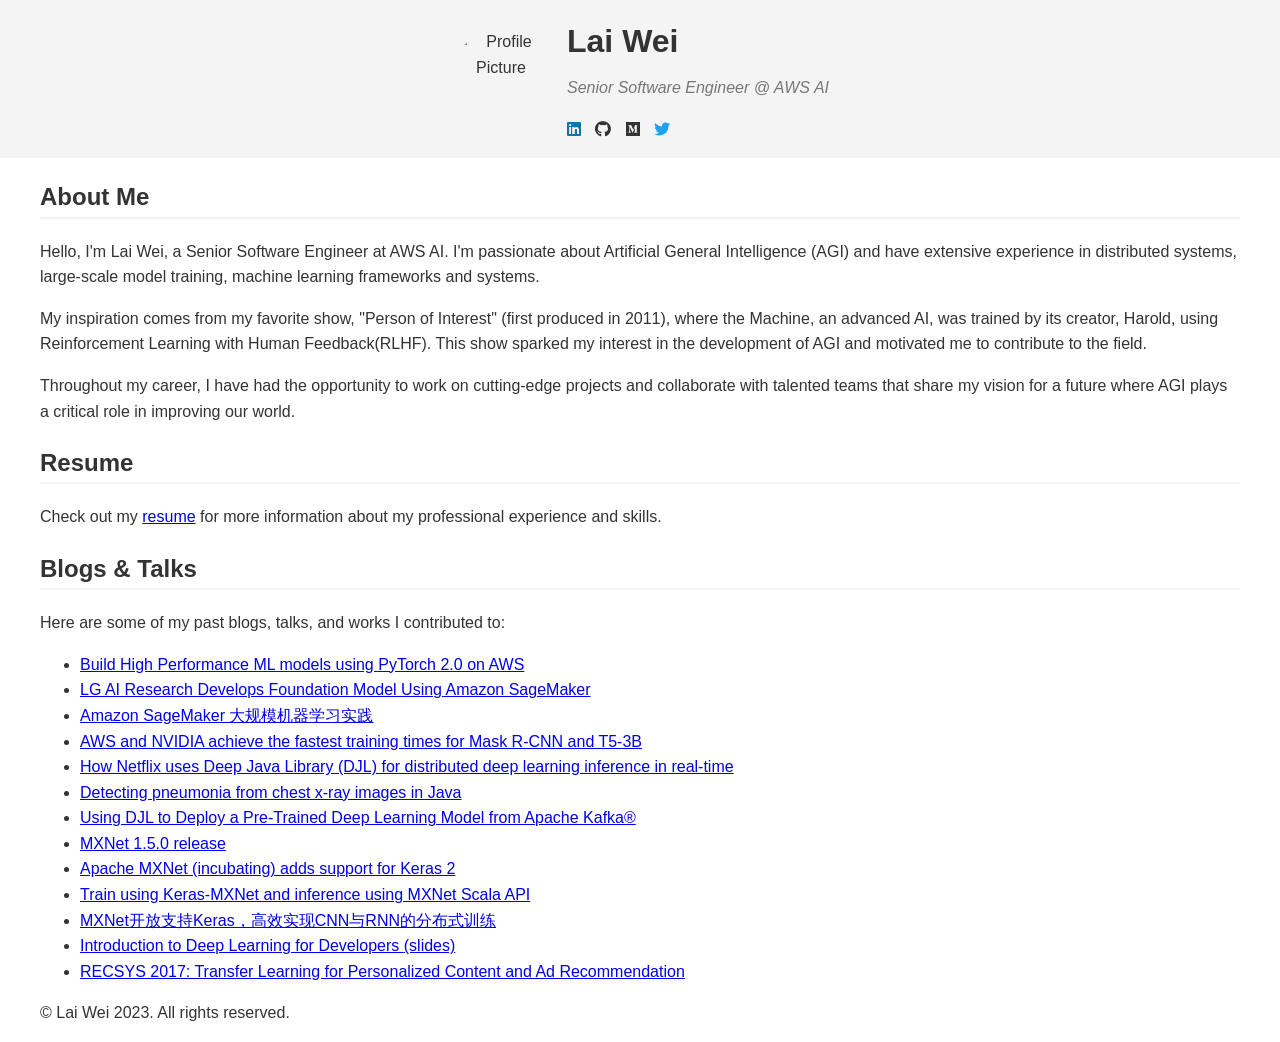
==== index.html @ 87d4a07a "add analytics" ====
<!DOCTYPE html>
<html lang="en">

<head>
  <!-- Google tag (gtag.js) -->
<script async src="https://www.googletagmanager.com/gtag/js?id=G-S4NJ1VM9CQ"></script>
<script>
  window.dataLayer = window.dataLayer || [];
  function gtag(){dataLayer.push(arguments);}
  gtag('js', new Date());

  gtag('config', 'G-S4NJ1VM9CQ');
</script>
  <meta charset="UTF-8">
  <meta name="viewport" content="width=device-width, initial-scale=1.0">
  <title>Lai Wei- Personal Website</title>
  <link rel="stylesheet" href="css/style.css">
  <link rel="stylesheet" href="https://cdnjs.cloudflare.com/ajax/libs/font-awesome/5.15.3/css/all.min.css" crossorigin="anonymous" />
</head>

<body>
  <header>
    <div class="header-content container">
      <img class="profile-picture" src="https://github.com/roywei.png" alt="Profile Picture">
      <div class="header-text">
        <h1>Lai Wei</h1>
        <p>Senior Software Engineer @ AWS AI</p>
        <div class="social-media-icons">
          <a href="https://www.linkedin.com/in/lai-wei-roy/" target="_blank"><i class="fab fa-linkedin"></i></a>
          <a href="https://github.com/roywei" target="_blank"><i class="fab fa-github"></i></a>
          <a href="https://medium.com/@royweilai" target="_blank"><i class="fab fa-medium"></i></a>
          <a href="https://twitter.com/roywei" target="_blank"><i class="fab fa-twitter"></i></a>
        </div>
      </div>
    </div>
  </header>
  <main class="container">
    <section id="introduction">
      <h2>About Me</h2>
      <p>
        Hello, I'm Lai Wei, a Senior Software Engineer at AWS AI. I'm passionate about Artificial General Intelligence
        (AGI) and have extensive experience in distributed systems, large-scale model training, machine learning
        frameworks and systems.
      </p>
      <p>
        My inspiration comes from my favorite show, "Person of Interest" (first produced in 2011), where the Machine, an
        advanced AI, was trained by its creator, Harold, using Reinforcement Learning with Human Feedback(RLHF). This
        show sparked my interest in the development of AGI and motivated me to contribute to the field.
      </p>
      <p>
        Throughout my career, I have had the opportunity to work on cutting-edge projects and collaborate with talented
        teams that share my vision for a future where AGI plays a critical role in improving our world.
      </p>
    </section>
    <section id="resume">
      <h2>Resume</h2>
      <p>Check out my <a href="assets/Lai_Wei_Resume.pdf" target="_blank">resume</a> for more information about my
        professional experience and skills.</p>
    </section>
    <section id="blog-talks">
      <h2>Blogs & Talks</h2>
      <p>Here are some of my past blogs, talks, and works I contributed to:</p>
      <ul>
        <li><a href="https://aws.amazon.com/blogs/machine-learning/part-1-build-high-performance-ml-models-using-pytorch-2-0-on-aws/" target="_blank">
          Build High Performance ML models using PyTorch 2.0 on AWS
        </a></li>
        <li><a href="https://aws.amazon.com/solutions/case-studies/lg-ai-research-case-study/" target="_blank">LG AI
            Research Develops Foundation Model Using Amazon SageMaker</a></li>
        <li><a href="https://aws.amazon.com/cn/events/aws-innovate/2022/aiml/" target="_blank">Amazon SageMaker
            大规模机器学习实践</a></li>
        <li><a
            href="https://aws.amazon.com/blogs/machine-learning/aws-and-nvidia-achieve-the-fastest-training-times-for-mask-r-cnn-and-t5-3b/"
            target="_blank">AWS and NVIDIA achieve the fastest training times for Mask R-CNN and T5-3B</a></li>
        <li><a
            href="https://aws.amazon.com/blogs/opensource/how-netflix-uses-deep-java-library-djl-for-distributed-deep-learning-inference-in-real-time/"
            target="_blank">How Netflix uses Deep Java Library (DJL) for distributed deep learning inference in
            real-time</a></li>
        <li><a href="https://towardsdatascience.com/detecting-pneumonia-from-chest-x-ray-images-e02bcf705dd6"
            target="_blank">Detecting pneumonia from chest x-ray images in Java</a></li>
        <li><a href="https://www.meetup.com/saint-louis-kafka-meetup-group/events/276466753/" target="_blank">Using DJL
            to Deploy a Pre-Trained Deep Learning Model from Apache Kafka®</a></li>
        <li><a href="https://medium.com/apache-mxnet/apache-mxnet-1-5-0-release-is-now-available-4138f5233401"
            target="_blank">MXNet 1.5.0 release</a></li>
        <li><a href="https://aws.amazon.com/cn/blogs/machine-learning/apache-mxnet-incubating-adds-support-for-keras-2/"
            target="_blank">Apache MXNet (incubating) adds support for Keras 2</a></li>
        <li><a
            href="https://medium.com/apache-mxnet/train-using-keras-mxnet-and-inference-using-mxnet-scala-api-49476a16a46a"
            target="_blank">Train using Keras-MXNet and inference using MXNet Scala API</a></li>
        <li><a href="https://zhuanlan.zhihu.com/p/37269063" target="_blank">MXNet开放支持Keras，高效实现CNN与RNN的分布式训练</a></li>
        <li><a href="https://www.meetup.com/deep-learning-with-apache-mxnet-san-francisco/events/258174989/"
            target="_blank">Introduction to Deep Learning for Developers </a><a
            href="https://www.slideshare.net/secret/L2BloV3mddswYI" target="_blank"> (slides) </a></li>
        <li><a href="https://recsys.acm.org/recsys17/industry-session-3/#content-tab-1-2-tab">RECSYS 2017: Transfer
            Learning for Personalized Content and Ad Recommendation</a></li>
      </ul>
    </section>
  </main>
  <footer>
    <div class="container">
      <p>© Lai Wei 2023. All rights reserved.</p>
    </div>
  </footer>
</body>

</html>
---- css/style.css ----
body {
  font-family: Arial, sans-serif;
  line-height: 1.6;
  color: #333;
  margin: 0;
  padding: 0;
}

header {
  background-color: #f4f4f4;
  padding: 1rem;
  text-align: center;
}

.header-content {
  display: flex;
  align-items: center;
  justify-content: center;
}

.profile-picture {
  width: 100px;
  height: 100px;
  border-radius: 50%;
  margin-right: 1rem;
}

.header-text {
  text-align: left;
}

header h1 {
  margin: 0;
}

header p {
  margin-top: 0.5rem;
  font-style: italic;
  color: #777;
}

main {
  padding: 2rem;
}

h2 {
  border-bottom: 2px solid #f4f4f4;
}

.container {
  max-width: 1200px;
  margin: 0 auto;
  padding: 0 20px;
}

.social-media-icons a {
  margin-right: 10px; /* Adds some spacing between the icons */
}

.social-media-icons .fa-linkedin {
  color: #0e76a8; /* LinkedIn Blue */
}

.social-media-icons .fa-github {
  color: #333; /* GitHub Black */
}

.social-media-icons .fa-medium {
  color: #333; /* Medium */
}

.social-media-icons .fa-twitter {
  color: #1da1f2; /* Twitter Blue */
}
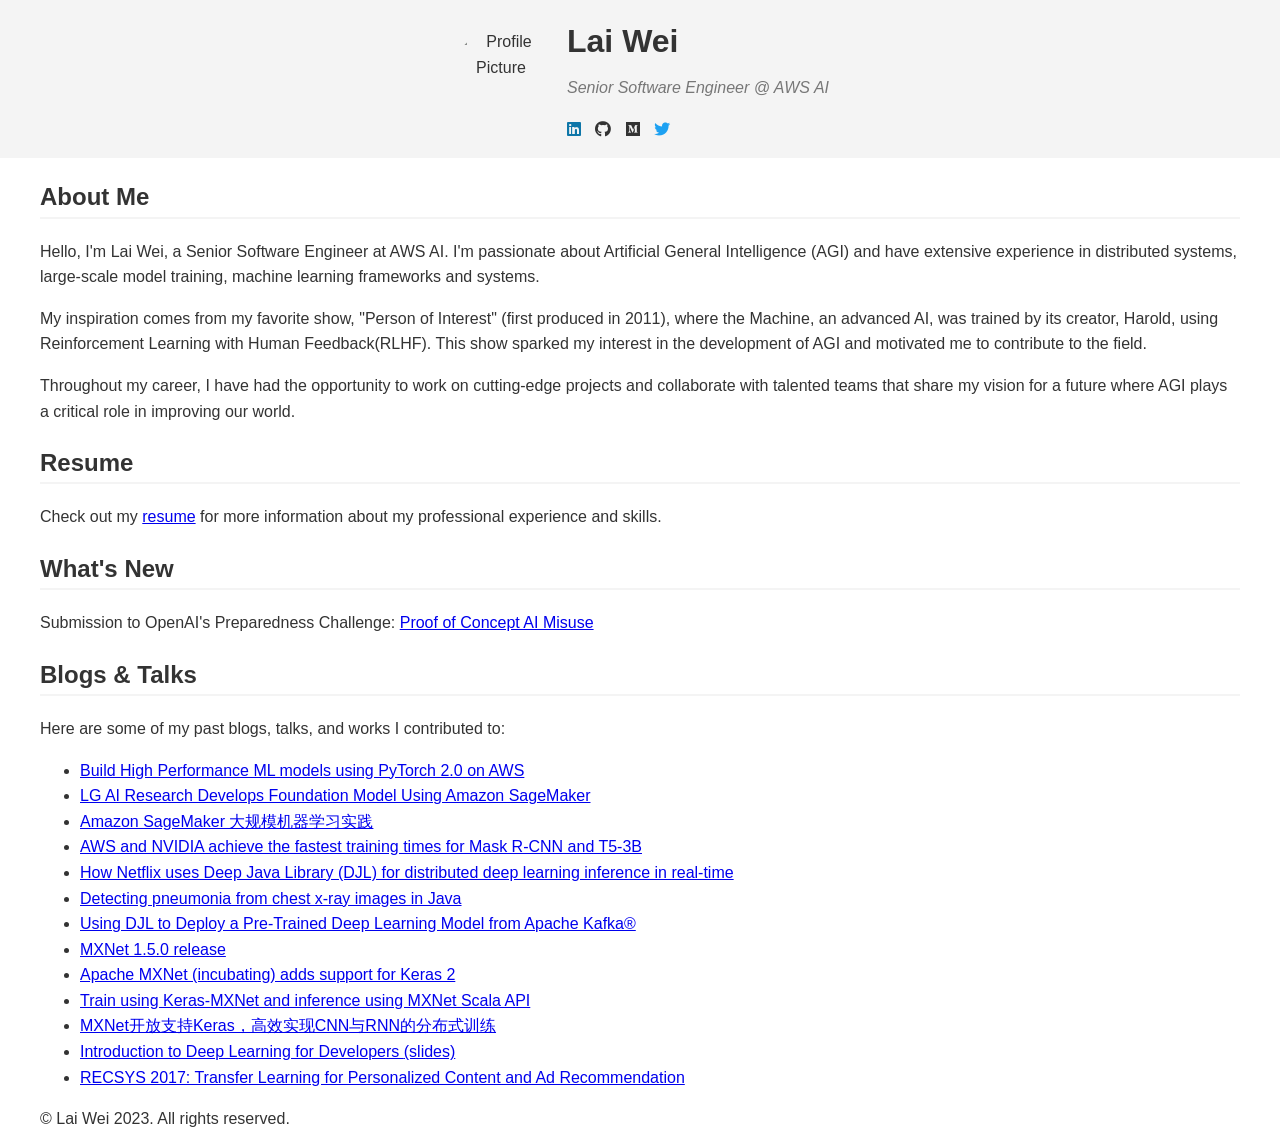
==== commit 672c13b0: "add poc misuse" ====
--- a/index.html
+++ b/index.html
@@ -57,6 +57,10 @@
       <p>Check out my <a href="assets/Lai_Wei_Resume.pdf" target="_blank">resume</a> for more information about my
         professional experience and skills.</p>
     </section>
+    <section id="what's new">
+      <h2>What's New</h2>
+      <p>Submission to OpenAI's Preparedness Challenge: <a href="assets/Proof of Concept AI Misuse.pdf" target="_blank">Proof of Concept AI Misuse</a></p>
+    </section>
     <section id="blog-talks">
       <h2>Blogs & Talks</h2>
       <p>Here are some of my past blogs, talks, and works I contributed to:</p>
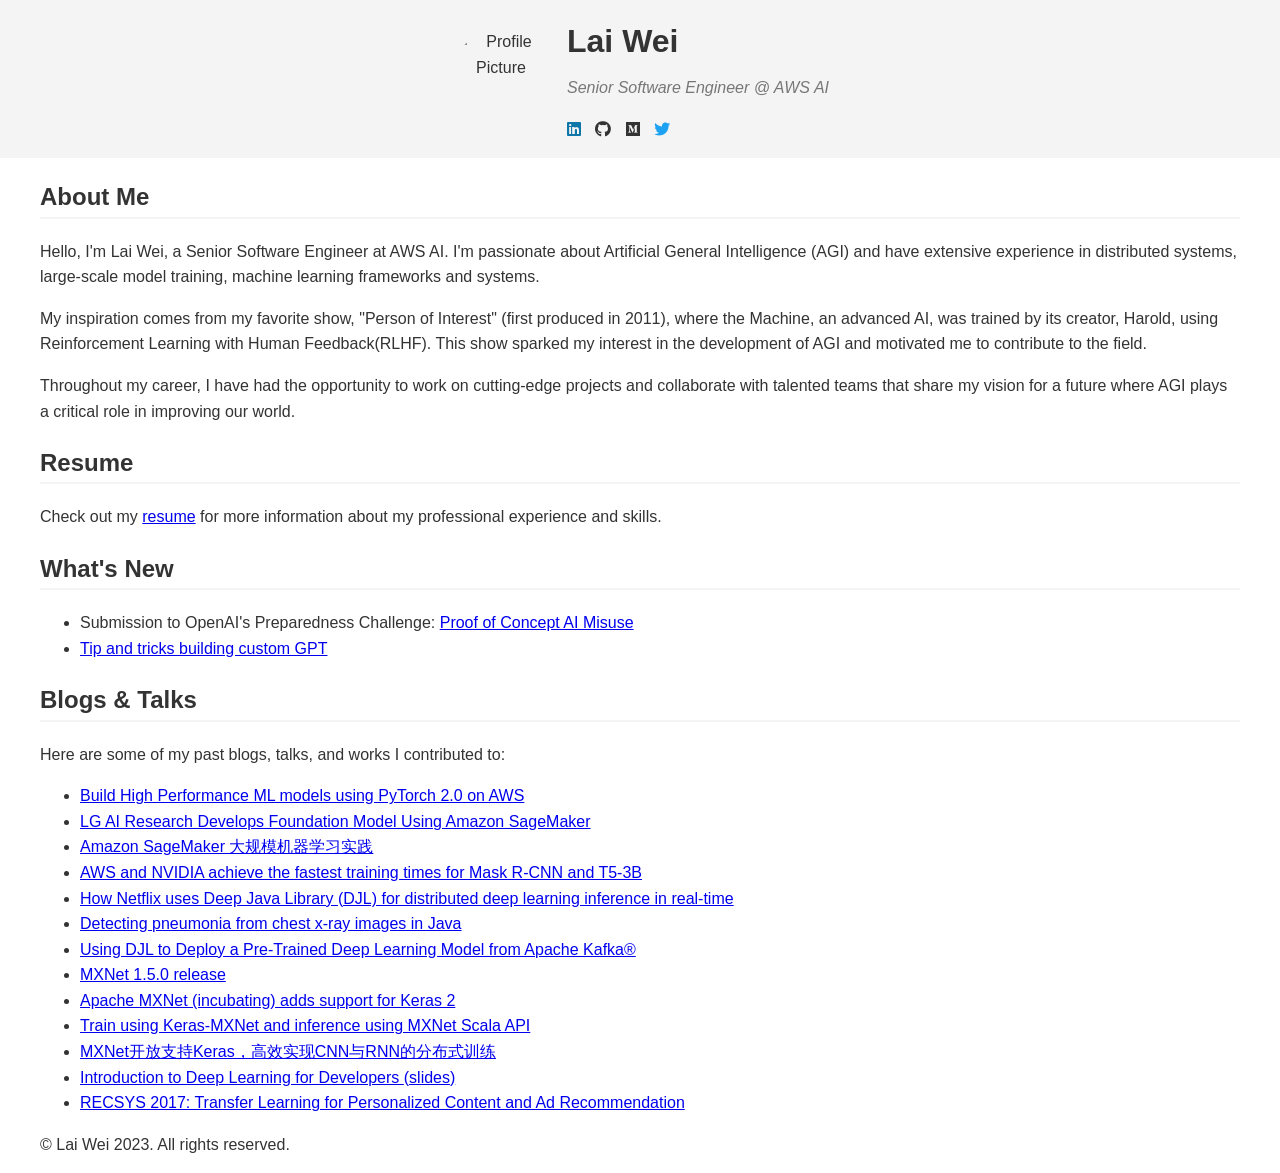
==== commit 8059c5c1: "update blog" ====
--- a/index.html
+++ b/index.html
@@ -59,7 +59,10 @@
     </section>
     <section id="what's new">
       <h2>What's New</h2>
-      <p>Submission to OpenAI's Preparedness Challenge: <a href="assets/Proof of Concept AI Misuse.pdf" target="_blank">Proof of Concept AI Misuse</a></p>
+      <ul>
+        <li>Submission to OpenAI's Preparedness Challenge: <a href="assets/Proof of Concept AI Misuse.pdf" target="_blank">Proof of Concept AI Misuse</a></li>
+        <li><a href="https://medium.com/@royweilai/tips-and-tricks-building-custom-gpts-c93b4fc1ccd3">Tip and tricks building custom GPT</a></li>
+    </ul>
     </section>
     <section id="blog-talks">
       <h2>Blogs & Talks</h2>
@@ -106,4 +109,4 @@
   </footer>
 </body>
 
-</html>+</html>
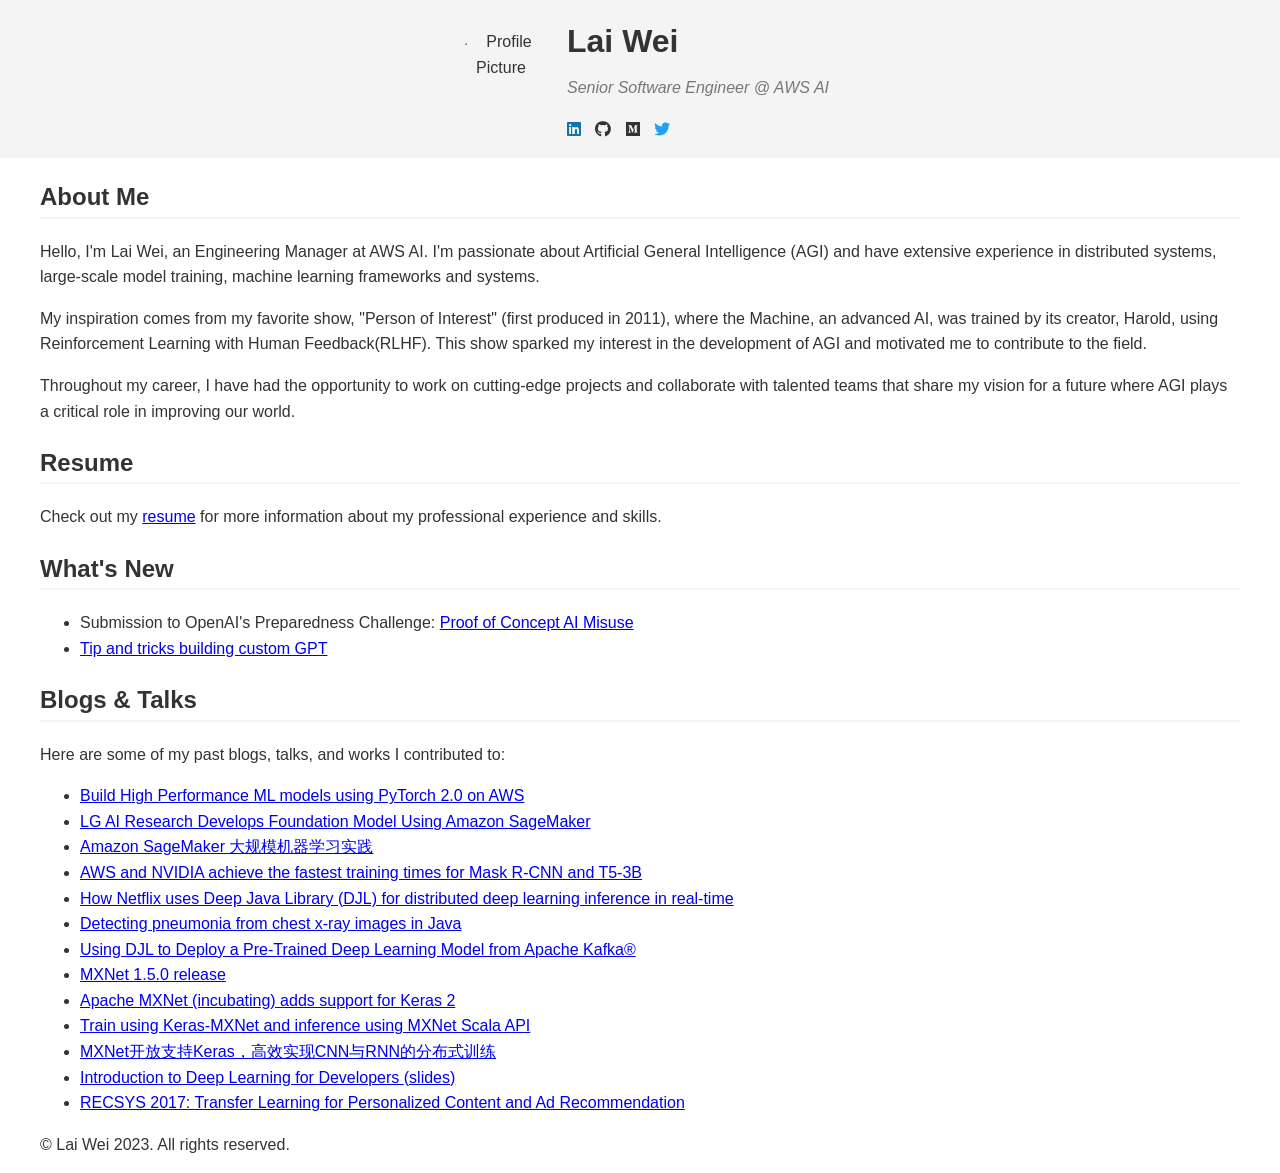
==== commit eeb2e7b2: "update title" ====
--- a/index.html
+++ b/index.html
@@ -38,7 +38,7 @@
     <section id="introduction">
       <h2>About Me</h2>
       <p>
-        Hello, I'm Lai Wei, a Senior Software Engineer at AWS AI. I'm passionate about Artificial General Intelligence
+        Hello, I'm Lai Wei, an Engineering Manager at AWS AI. I'm passionate about Artificial General Intelligence
         (AGI) and have extensive experience in distributed systems, large-scale model training, machine learning
         frameworks and systems.
       </p>
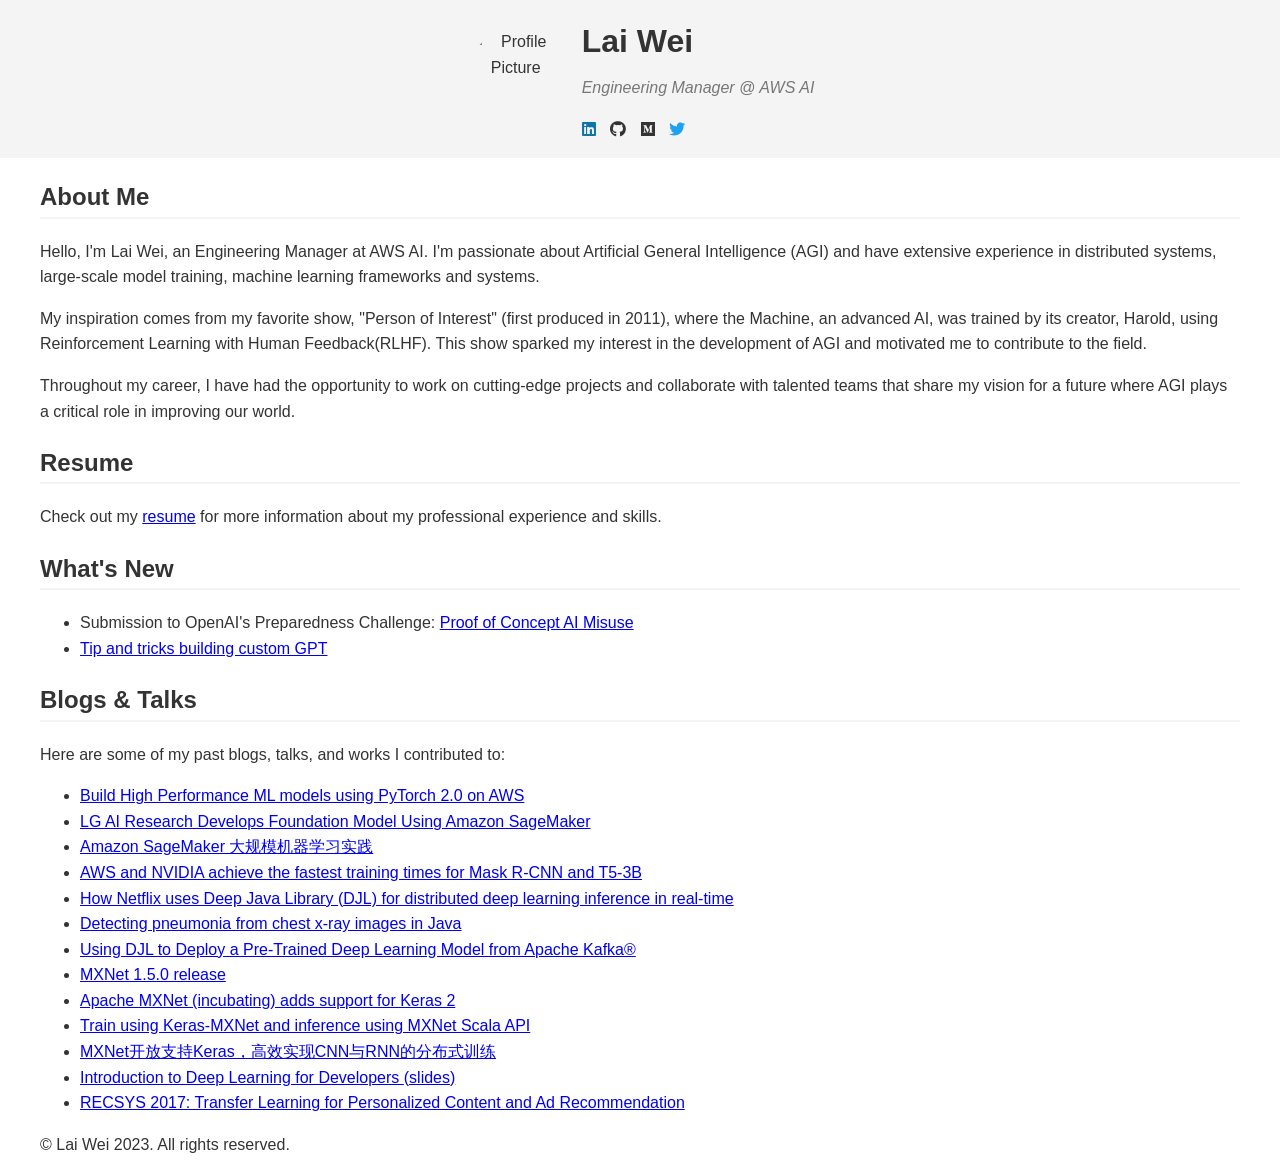
==== commit 700af9e0: "update title" ====
--- a/index.html
+++ b/index.html
@@ -24,7 +24,7 @@
       <img class="profile-picture" src="https://github.com/roywei.png" alt="Profile Picture">
       <div class="header-text">
         <h1>Lai Wei</h1>
-        <p>Senior Software Engineer @ AWS AI</p>
+        <p>Engineering Manager @ AWS AI</p>
         <div class="social-media-icons">
           <a href="https://www.linkedin.com/in/lai-wei-roy/" target="_blank"><i class="fab fa-linkedin"></i></a>
           <a href="https://github.com/roywei" target="_blank"><i class="fab fa-github"></i></a>
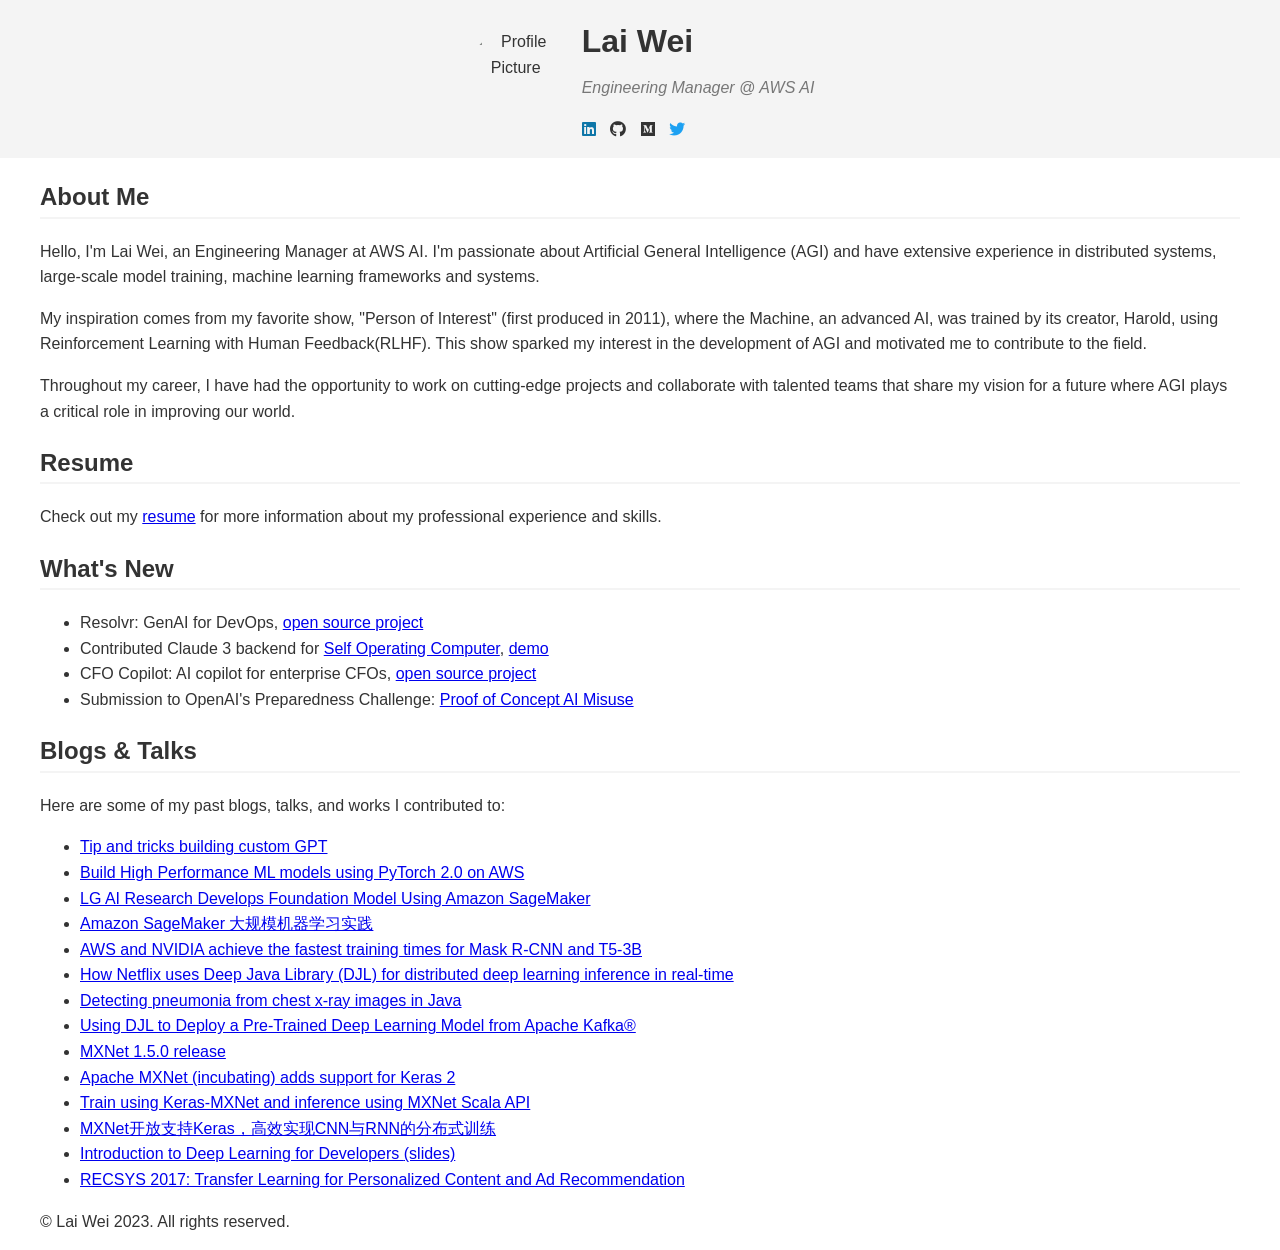
==== commit 172dece3: "add new links" ====
--- a/index.html
+++ b/index.html
@@ -60,14 +60,17 @@
     <section id="what's new">
       <h2>What's New</h2>
       <ul>
+        <li>Resolvr: GenAI for DevOps, <a href="https://github.com/roywei/resolvr">open source project</a></li>
+        <li>Contributed Claude 3 backend for <a href="https://github.com/OthersideAI/self-operating-computer">Self Operating Computer</a>, <a href="https://x.com/josh_bickett/status/1770831469809676466">demo</a></li>
+        <li>CFO Copilot: AI copilot for enterprise CFOs, <a href="https://github.com/roywei/cfo-copilot">open source project</a></li>
         <li>Submission to OpenAI's Preparedness Challenge: <a href="assets/Proof of Concept AI Misuse.pdf" target="_blank">Proof of Concept AI Misuse</a></li>
-        <li><a href="https://medium.com/@royweilai/tips-and-tricks-building-custom-gpts-c93b4fc1ccd3">Tip and tricks building custom GPT</a></li>
     </ul>
     </section>
     <section id="blog-talks">
       <h2>Blogs & Talks</h2>
       <p>Here are some of my past blogs, talks, and works I contributed to:</p>
       <ul>
+        <li><a href="https://medium.com/@royweilai/tips-and-tricks-building-custom-gpts-c93b4fc1ccd3">Tip and tricks building custom GPT</a></li>
         <li><a href="https://aws.amazon.com/blogs/machine-learning/part-1-build-high-performance-ml-models-using-pytorch-2-0-on-aws/" target="_blank">
           Build High Performance ML models using PyTorch 2.0 on AWS
         </a></li>
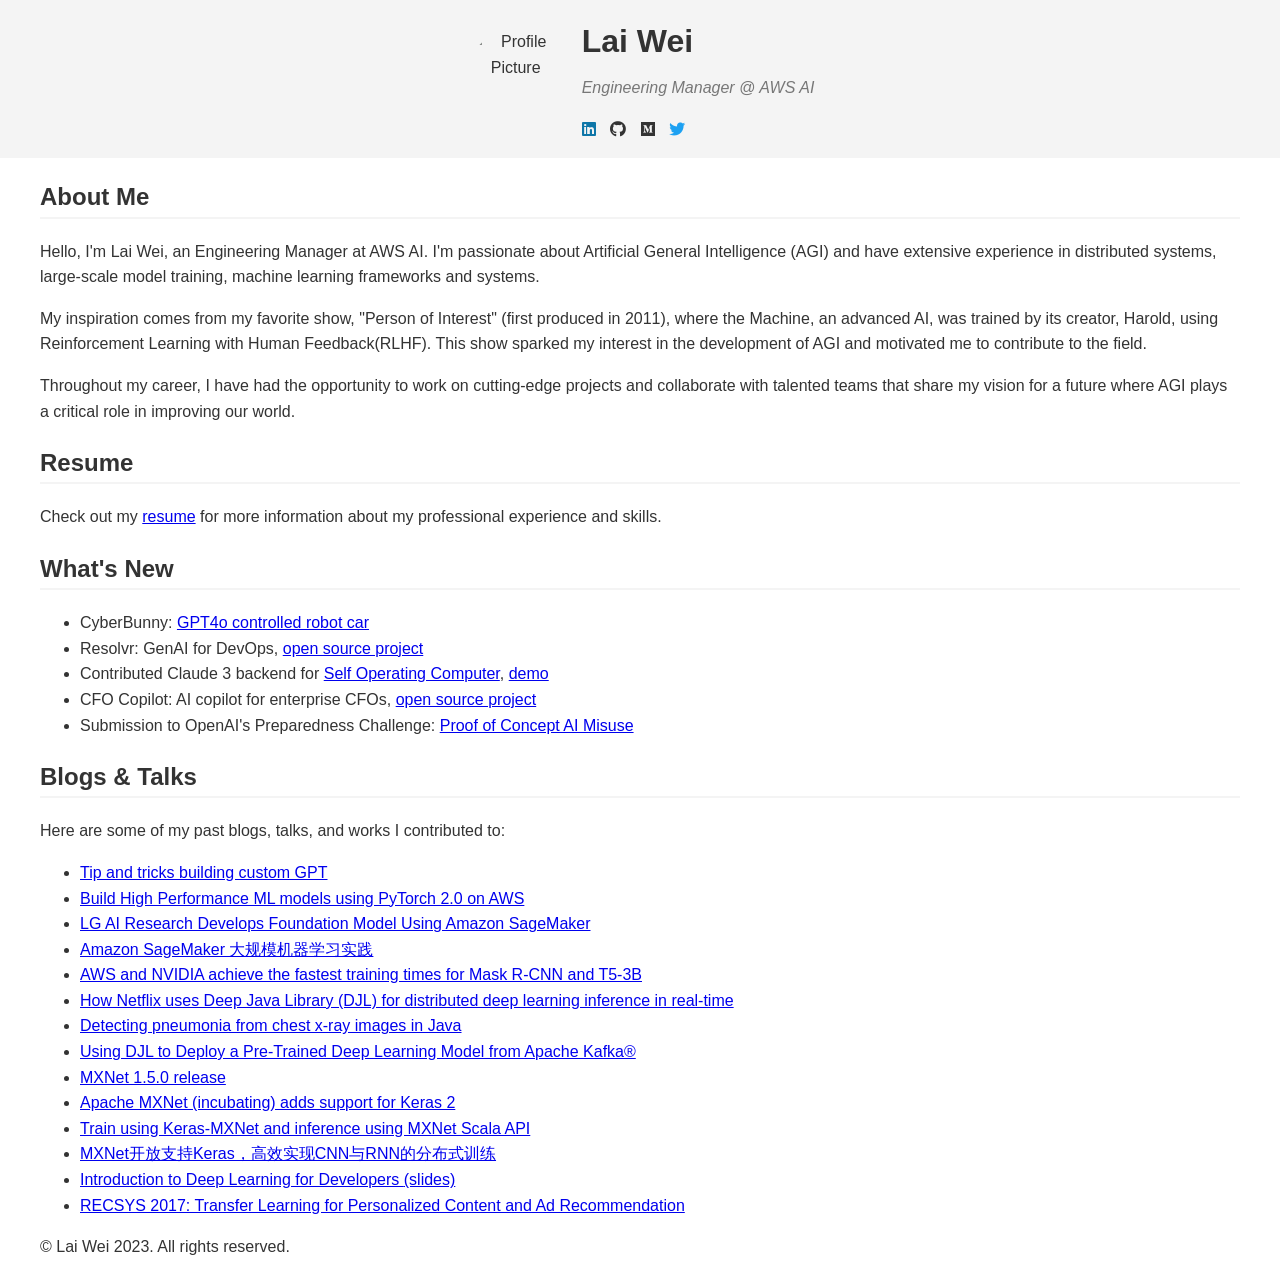
==== commit 79636e77: "add cyber bunny" ====
--- a/index.html
+++ b/index.html
@@ -60,6 +60,7 @@
     <section id="what's new">
       <h2>What's New</h2>
       <ul>
+        <li>CyberBunny: <a href="https://github.com/roywei/cyber-bunny">GPT4o controlled robot car</a></li>
         <li>Resolvr: GenAI for DevOps, <a href="https://github.com/roywei/resolvr">open source project</a></li>
         <li>Contributed Claude 3 backend for <a href="https://github.com/OthersideAI/self-operating-computer">Self Operating Computer</a>, <a href="https://x.com/josh_bickett/status/1770831469809676466">demo</a></li>
         <li>CFO Copilot: AI copilot for enterprise CFOs, <a href="https://github.com/roywei/cfo-copilot">open source project</a></li>
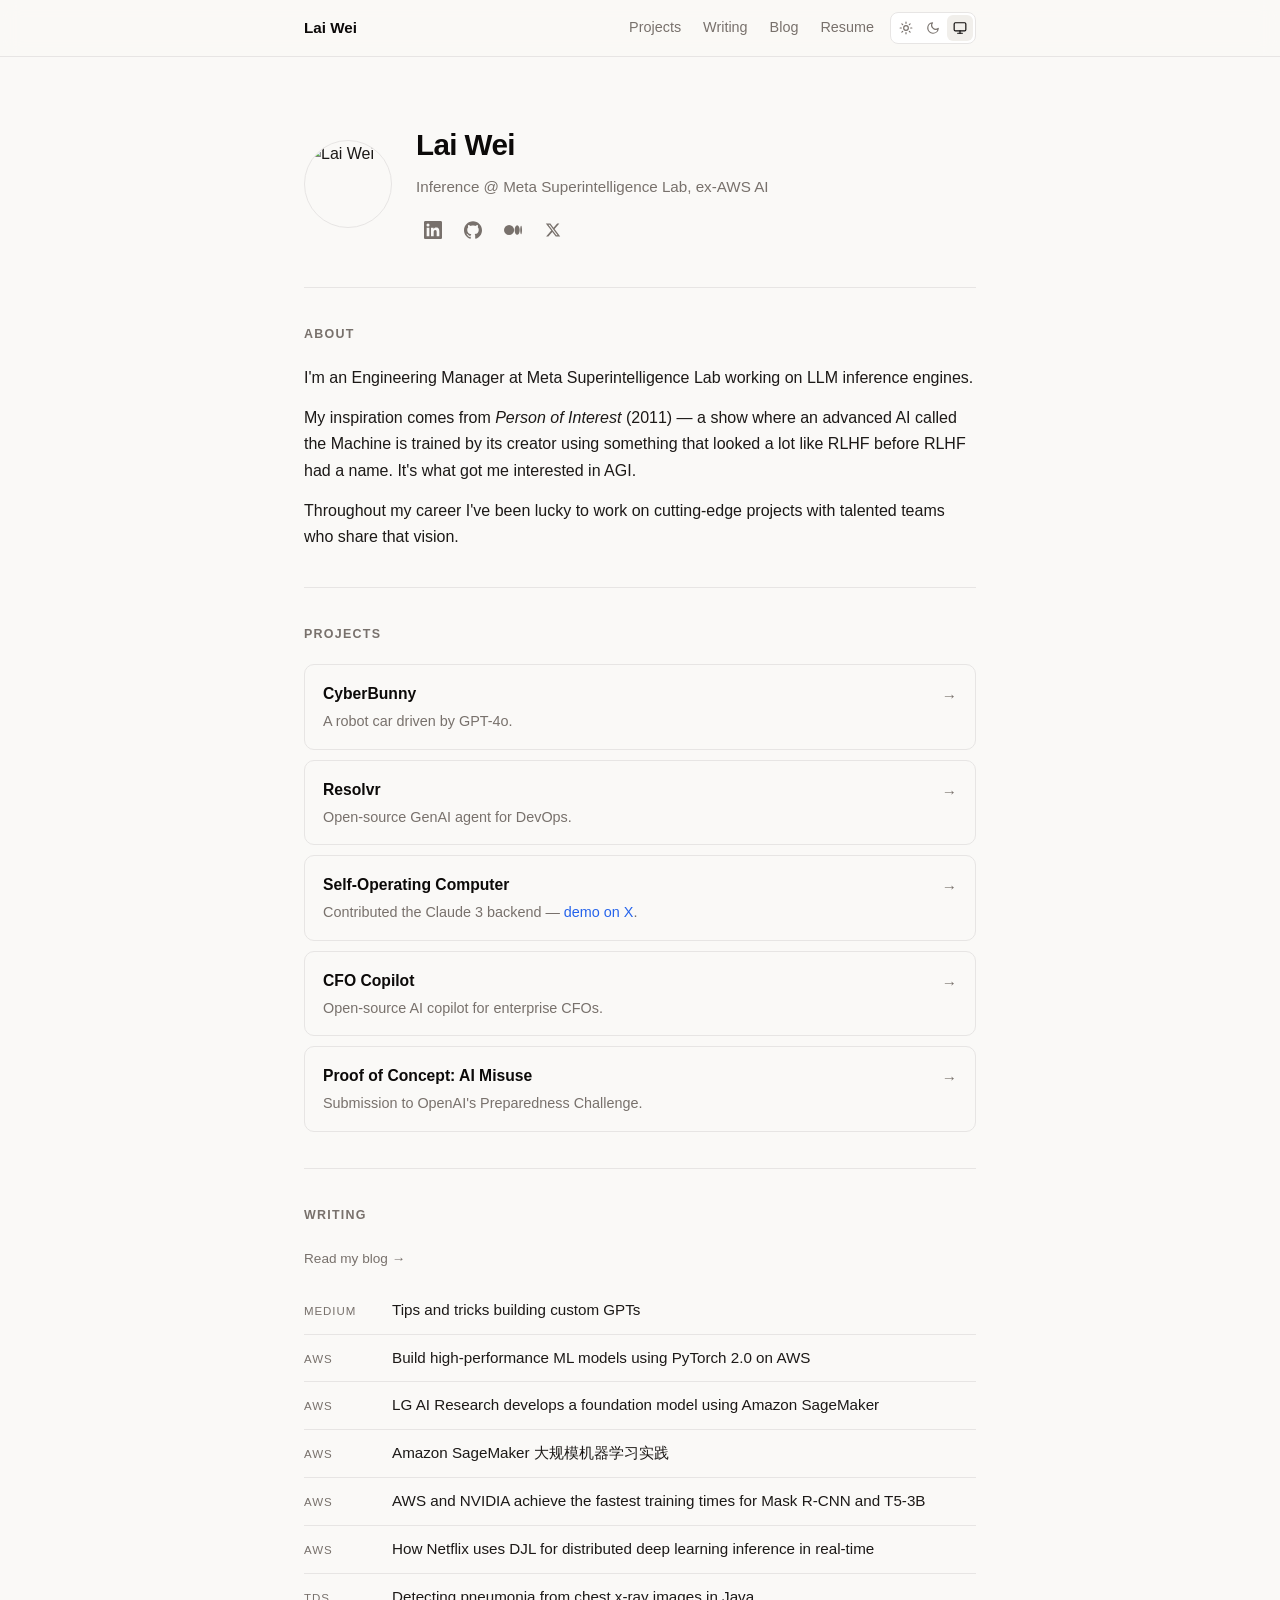
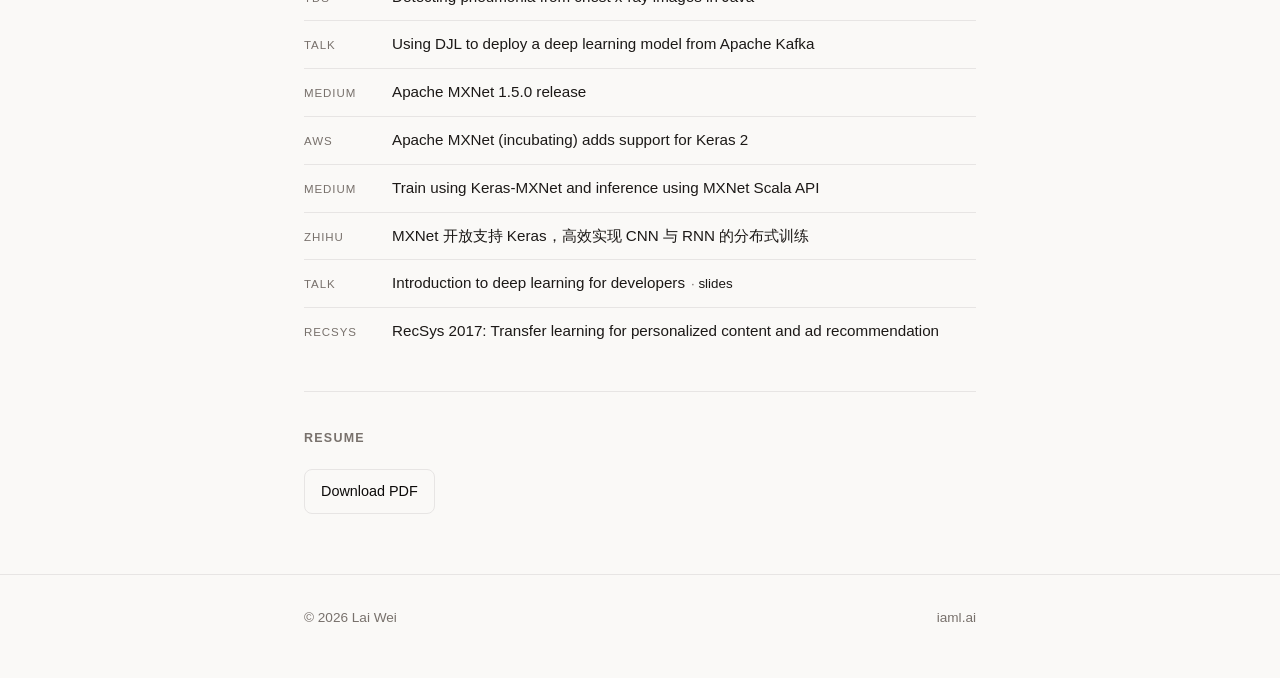
==== commit 527ed1fc: "Add blog system and warm-stone themed redesign Introduce a blog with post listing and rendering (blo" ====
--- a/index.html
+++ b/index.html
@@ -1,116 +1,208 @@
 <!DOCTYPE html>
 <html lang="en">
-
 <head>
-  <!-- Google tag (gtag.js) -->
-<script async src="https://www.googletagmanager.com/gtag/js?id=G-S4NJ1VM9CQ"></script>
-<script>
-  window.dataLayer = window.dataLayer || [];
-  function gtag(){dataLayer.push(arguments);}
-  gtag('js', new Date());
-
-  gtag('config', 'G-S4NJ1VM9CQ');
-</script>
   <meta charset="UTF-8">
   <meta name="viewport" content="width=device-width, initial-scale=1.0">
-  <title>Lai Wei- Personal Website</title>
+  <title>Lai Wei</title>
+  <meta name="description" content="Lai Wei — Inference @ Meta Superintelligence Lab, ex-AWS AI.">
+  <link rel="icon" href="https://github.com/roywei.png">
+  <script>
+    // Apply saved theme before paint to avoid FOUC.
+    (function () {
+      var t = localStorage.getItem('theme');
+      if (t === 'dark' || t === 'light') {
+        document.documentElement.setAttribute('data-theme', t);
+      }
+    })();
+  </script>
   <link rel="stylesheet" href="css/style.css">
-  <link rel="stylesheet" href="https://cdnjs.cloudflare.com/ajax/libs/font-awesome/5.15.3/css/all.min.css" crossorigin="anonymous" />
+  <!-- Google Analytics -->
+  <script async src="https://www.googletagmanager.com/gtag/js?id=G-S4NJ1VM9CQ"></script>
+  <script>
+    window.dataLayer = window.dataLayer || [];
+    function gtag(){dataLayer.push(arguments);}
+    gtag('js', new Date());
+    gtag('config', 'G-S4NJ1VM9CQ');
+  </script>
 </head>
-
 <body>
-  <header>
-    <div class="header-content container">
-      <img class="profile-picture" src="https://github.com/roywei.png" alt="Profile Picture">
-      <div class="header-text">
-        <h1>Lai Wei</h1>
-        <p>Engineering Manager @ AWS AI</p>
-        <div class="social-media-icons">
-          <a href="https://www.linkedin.com/in/lai-wei-roy/" target="_blank"><i class="fab fa-linkedin"></i></a>
-          <a href="https://github.com/roywei" target="_blank"><i class="fab fa-github"></i></a>
-          <a href="https://medium.com/@royweilai" target="_blank"><i class="fab fa-medium"></i></a>
-          <a href="https://twitter.com/roywei" target="_blank"><i class="fab fa-twitter"></i></a>
-        </div>
+  <nav class="nav">
+    <div class="container nav-inner">
+      <a href="/" class="nav-brand">Lai Wei</a>
+      <div class="nav-right">
+        <div class="nav-links">
+          <a href="#projects">Projects</a>
+          <a href="#writing">Writing</a>
+          <a href="blog.html">Blog</a>
+          <a href="assets/Lai_Wei_Resume.pdf" target="_blank" rel="noopener">Resume</a>
+        </div>
+        <div class="theme-toggle"></div>
       </div>
     </div>
-  </header>
+  </nav>
+
   <main class="container">
-    <section id="introduction">
-      <h2>About Me</h2>
+    <section class="hero">
+      <img class="avatar" src="https://github.com/roywei.png" alt="Lai Wei">
+      <div class="hero-text">
+        <h1>Lai Wei</h1>
+        <p class="role">Inference @ Meta Superintelligence Lab, ex-AWS AI</p>
+        <div class="socials">
+          <a href="https://www.linkedin.com/in/lai-wei-roy/" target="_blank" rel="noopener" aria-label="LinkedIn">
+            <svg width="18" height="18" viewBox="0 0 24 24" fill="currentColor"><path d="M20.447 20.452h-3.554v-5.569c0-1.328-.027-3.037-1.852-3.037-1.853 0-2.136 1.445-2.136 2.939v5.667H9.351V9h3.414v1.561h.046c.477-.9 1.637-1.85 3.37-1.85 3.601 0 4.267 2.37 4.267 5.455v6.286zM5.337 7.433a2.062 2.062 0 0 1-2.063-2.065 2.063 2.063 0 1 1 2.063 2.065zm1.782 13.019H3.555V9h3.564v11.452zM22.225 0H1.771C.792 0 0 .774 0 1.729v20.542C0 23.227.792 24 1.771 24h20.451C23.2 24 24 23.227 24 22.271V1.729C24 .774 23.2 0 22.222 0h.003z"/></svg>
+          </a>
+          <a href="https://github.com/roywei" target="_blank" rel="noopener" aria-label="GitHub">
+            <svg width="18" height="18" viewBox="0 0 24 24" fill="currentColor"><path d="M12 .297c-6.63 0-12 5.373-12 12 0 5.303 3.438 9.8 8.205 11.385.6.113.82-.258.82-.577 0-.285-.01-1.04-.015-2.04-3.338.724-4.042-1.61-4.042-1.61C4.422 18.07 3.633 17.7 3.633 17.7c-1.087-.744.084-.729.084-.729 1.205.084 1.838 1.236 1.838 1.236 1.07 1.835 2.809 1.305 3.495.998.108-.776.417-1.305.76-1.605-2.665-.3-5.466-1.332-5.466-5.93 0-1.31.465-2.38 1.235-3.22-.135-.303-.54-1.523.105-3.176 0 0 1.005-.322 3.3 1.23.96-.267 1.98-.399 3-.405 1.02.006 2.04.138 3 .405 2.28-1.552 3.285-1.23 3.285-1.23.645 1.653.24 2.873.12 3.176.765.84 1.23 1.91 1.23 3.22 0 4.61-2.805 5.625-5.475 5.92.42.36.81 1.096.81 2.22 0 1.606-.015 2.896-.015 3.286 0 .315.21.69.825.57C20.565 22.092 24 17.592 24 12.297c0-6.627-5.373-12-12-12"/></svg>
+          </a>
+          <a href="https://medium.com/@royweilai" target="_blank" rel="noopener" aria-label="Medium">
+            <svg width="18" height="18" viewBox="0 0 24 24" fill="currentColor"><path d="M13.54 12a6.8 6.8 0 0 1-6.77 6.82A6.8 6.8 0 0 1 0 12a6.8 6.8 0 0 1 6.77-6.82A6.8 6.8 0 0 1 13.54 12zM20.96 12c0 3.54-1.51 6.42-3.38 6.42-1.87 0-3.39-2.88-3.39-6.42s1.52-6.42 3.39-6.42 3.38 2.88 3.38 6.42M24 12c0 3.17-.53 5.75-1.19 5.75-.66 0-1.19-2.58-1.19-5.75s.53-5.75 1.19-5.75C23.47 6.25 24 8.83 24 12z"/></svg>
+          </a>
+          <a href="https://x.com/laiweiroy" target="_blank" rel="noopener" aria-label="X">
+            <svg width="16" height="16" viewBox="0 0 24 24" fill="currentColor"><path d="M18.244 2.25h3.308l-7.227 8.26 8.502 11.24H16.17l-5.214-6.817L4.99 21.75H1.68l7.73-8.835L1.254 2.25H8.08l4.713 6.231zm-1.161 17.52h1.833L7.084 4.126H5.117z"/></svg>
+          </a>
+        </div>
+      </div>
+    </section>
+
+    <section id="about">
+      <h2>About</h2>
       <p>
-        Hello, I'm Lai Wei, an Engineering Manager at AWS AI. I'm passionate about Artificial General Intelligence
-        (AGI) and have extensive experience in distributed systems, large-scale model training, machine learning
-        frameworks and systems.
+        I'm an Engineering Manager at Meta Superintelligence Lab working on LLM inference engines.
       </p>
       <p>
-        My inspiration comes from my favorite show, "Person of Interest" (first produced in 2011), where the Machine, an
-        advanced AI, was trained by its creator, Harold, using Reinforcement Learning with Human Feedback(RLHF). This
-        show sparked my interest in the development of AGI and motivated me to contribute to the field.
+        My inspiration comes from <em>Person of Interest</em> (2011) — a show where an advanced AI
+        called the Machine is trained by its creator using something that looked a lot like RLHF
+        before RLHF had a name. It's what got me interested in AGI.
       </p>
       <p>
-        Throughout my career, I have had the opportunity to work on cutting-edge projects and collaborate with talented
-        teams that share my vision for a future where AGI plays a critical role in improving our world.
+        Throughout my career I've been lucky to work on cutting-edge projects with talented teams
+        who share that vision.
       </p>
     </section>
+
+    <section id="projects">
+      <h2>Projects</h2>
+      <div class="projects">
+        <div class="project">
+          <div class="project-body">
+            <h3>CyberBunny</h3>
+            <p>A robot car driven by GPT-4o.</p>
+          </div>
+          <span class="arrow">→</span>
+          <a class="project-link" href="https://github.com/roywei/cyber-bunny" target="_blank" rel="noopener" aria-label="CyberBunny on GitHub">CyberBunny</a>
+        </div>
+        <div class="project">
+          <div class="project-body">
+            <h3>Resolvr</h3>
+            <p>Open-source GenAI agent for DevOps.</p>
+          </div>
+          <span class="arrow">→</span>
+          <a class="project-link" href="https://github.com/roywei/resolvr" target="_blank" rel="noopener" aria-label="Resolvr on GitHub">Resolvr</a>
+        </div>
+        <div class="project">
+          <div class="project-body">
+            <h3>Self-Operating Computer</h3>
+            <p>Contributed the Claude 3 backend — <a href="https://x.com/josh_bickett/status/1770831469809676466" target="_blank" rel="noopener">demo on X</a>.</p>
+          </div>
+          <span class="arrow">→</span>
+          <a class="project-link" href="https://github.com/OthersideAI/self-operating-computer" target="_blank" rel="noopener" aria-label="Self-Operating Computer on GitHub">Self-Operating Computer</a>
+        </div>
+        <div class="project">
+          <div class="project-body">
+            <h3>CFO Copilot</h3>
+            <p>Open-source AI copilot for enterprise CFOs.</p>
+          </div>
+          <span class="arrow">→</span>
+          <a class="project-link" href="https://github.com/roywei/cfo-copilot" target="_blank" rel="noopener" aria-label="CFO Copilot on GitHub">CFO Copilot</a>
+        </div>
+        <div class="project">
+          <div class="project-body">
+            <h3>Proof of Concept: AI Misuse</h3>
+            <p>Submission to OpenAI's Preparedness Challenge.</p>
+          </div>
+          <span class="arrow">→</span>
+          <a class="project-link" href="assets/Proof of Concept AI Misuse.pdf" target="_blank" rel="noopener" aria-label="Read the proof of concept PDF">Proof of Concept: AI Misuse</a>
+        </div>
+      </div>
+    </section>
+
+    <section id="writing">
+      <h2>Writing</h2>
+      <a href="blog.html" class="subtle-link">Read my blog →</a>
+      <ul class="post-list">
+        <li>
+          <span class="meta">Medium</span>
+          <span class="post-link"><a href="https://medium.com/@royweilai/tips-and-tricks-building-custom-gpts-c93b4fc1ccd3" target="_blank" rel="noopener">Tips and tricks building custom GPTs</a></span>
+        </li>
+        <li>
+          <span class="meta">AWS</span>
+          <span class="post-link"><a href="https://aws.amazon.com/blogs/machine-learning/part-1-build-high-performance-ml-models-using-pytorch-2-0-on-aws/" target="_blank" rel="noopener">Build high-performance ML models using PyTorch 2.0 on AWS</a></span>
+        </li>
+        <li>
+          <span class="meta">AWS</span>
+          <span class="post-link"><a href="https://aws.amazon.com/solutions/case-studies/lg-ai-research-case-study/" target="_blank" rel="noopener">LG AI Research develops a foundation model using Amazon SageMaker</a></span>
+        </li>
+        <li>
+          <span class="meta">AWS</span>
+          <span class="post-link"><a href="https://aws.amazon.com/cn/events/aws-innovate/2022/aiml/" target="_blank" rel="noopener">Amazon SageMaker 大规模机器学习实践</a></span>
+        </li>
+        <li>
+          <span class="meta">AWS</span>
+          <span class="post-link"><a href="https://aws.amazon.com/blogs/machine-learning/aws-and-nvidia-achieve-the-fastest-training-times-for-mask-r-cnn-and-t5-3b/" target="_blank" rel="noopener">AWS and NVIDIA achieve the fastest training times for Mask R-CNN and T5-3B</a></span>
+        </li>
+        <li>
+          <span class="meta">AWS</span>
+          <span class="post-link"><a href="https://aws.amazon.com/blogs/opensource/how-netflix-uses-deep-java-library-djl-for-distributed-deep-learning-inference-in-real-time/" target="_blank" rel="noopener">How Netflix uses DJL for distributed deep learning inference in real-time</a></span>
+        </li>
+        <li>
+          <span class="meta">TDS</span>
+          <span class="post-link"><a href="https://towardsdatascience.com/detecting-pneumonia-from-chest-x-ray-images-e02bcf705dd6" target="_blank" rel="noopener">Detecting pneumonia from chest x-ray images in Java</a></span>
+        </li>
+        <li>
+          <span class="meta">Talk</span>
+          <span class="post-link"><a href="https://www.meetup.com/saint-louis-kafka-meetup-group/events/276466753/" target="_blank" rel="noopener">Using DJL to deploy a deep learning model from Apache Kafka</a></span>
+        </li>
+        <li>
+          <span class="meta">Medium</span>
+          <span class="post-link"><a href="https://medium.com/apache-mxnet/apache-mxnet-1-5-0-release-is-now-available-4138f5233401" target="_blank" rel="noopener">Apache MXNet 1.5.0 release</a></span>
+        </li>
+        <li>
+          <span class="meta">AWS</span>
+          <span class="post-link"><a href="https://aws.amazon.com/cn/blogs/machine-learning/apache-mxnet-incubating-adds-support-for-keras-2/" target="_blank" rel="noopener">Apache MXNet (incubating) adds support for Keras 2</a></span>
+        </li>
+        <li>
+          <span class="meta">Medium</span>
+          <span class="post-link"><a href="https://medium.com/apache-mxnet/train-using-keras-mxnet-and-inference-using-mxnet-scala-api-49476a16a46a" target="_blank" rel="noopener">Train using Keras-MXNet and inference using MXNet Scala API</a></span>
+        </li>
+        <li>
+          <span class="meta">Zhihu</span>
+          <span class="post-link"><a href="https://zhuanlan.zhihu.com/p/37269063" target="_blank" rel="noopener">MXNet 开放支持 Keras，高效实现 CNN 与 RNN 的分布式训练</a></span>
+        </li>
+        <li>
+          <span class="meta">Talk</span>
+          <span class="post-link"><a href="https://www.meetup.com/deep-learning-with-apache-mxnet-san-francisco/events/258174989/" target="_blank" rel="noopener">Introduction to deep learning for developers</a><span class="aux">· <a href="https://www.slideshare.net/secret/L2BloV3mddswYI" target="_blank" rel="noopener">slides</a></span></span>
+        </li>
+        <li>
+          <span class="meta">RecSys</span>
+          <span class="post-link"><a href="https://recsys.acm.org/recsys17/industry-session-3/#content-tab-1-2-tab" target="_blank" rel="noopener">RecSys 2017: Transfer learning for personalized content and ad recommendation</a></span>
+        </li>
+      </ul>
+    </section>
+
     <section id="resume">
       <h2>Resume</h2>
-      <p>Check out my <a href="assets/Lai_Wei_Resume.pdf" target="_blank">resume</a> for more information about my
-        professional experience and skills.</p>
-    </section>
-    <section id="what's new">
-      <h2>What's New</h2>
-      <ul>
-        <li>CyberBunny: <a href="https://github.com/roywei/cyber-bunny">GPT4o controlled robot car</a></li>
-        <li>Resolvr: GenAI for DevOps, <a href="https://github.com/roywei/resolvr">open source project</a></li>
-        <li>Contributed Claude 3 backend for <a href="https://github.com/OthersideAI/self-operating-computer">Self Operating Computer</a>, <a href="https://x.com/josh_bickett/status/1770831469809676466">demo</a></li>
-        <li>CFO Copilot: AI copilot for enterprise CFOs, <a href="https://github.com/roywei/cfo-copilot">open source project</a></li>
-        <li>Submission to OpenAI's Preparedness Challenge: <a href="assets/Proof of Concept AI Misuse.pdf" target="_blank">Proof of Concept AI Misuse</a></li>
-    </ul>
-    </section>
-    <section id="blog-talks">
-      <h2>Blogs & Talks</h2>
-      <p>Here are some of my past blogs, talks, and works I contributed to:</p>
-      <ul>
-        <li><a href="https://medium.com/@royweilai/tips-and-tricks-building-custom-gpts-c93b4fc1ccd3">Tip and tricks building custom GPT</a></li>
-        <li><a href="https://aws.amazon.com/blogs/machine-learning/part-1-build-high-performance-ml-models-using-pytorch-2-0-on-aws/" target="_blank">
-          Build High Performance ML models using PyTorch 2.0 on AWS
-        </a></li>
-        <li><a href="https://aws.amazon.com/solutions/case-studies/lg-ai-research-case-study/" target="_blank">LG AI
-            Research Develops Foundation Model Using Amazon SageMaker</a></li>
-        <li><a href="https://aws.amazon.com/cn/events/aws-innovate/2022/aiml/" target="_blank">Amazon SageMaker
-            大规模机器学习实践</a></li>
-        <li><a
-            href="https://aws.amazon.com/blogs/machine-learning/aws-and-nvidia-achieve-the-fastest-training-times-for-mask-r-cnn-and-t5-3b/"
-            target="_blank">AWS and NVIDIA achieve the fastest training times for Mask R-CNN and T5-3B</a></li>
-        <li><a
-            href="https://aws.amazon.com/blogs/opensource/how-netflix-uses-deep-java-library-djl-for-distributed-deep-learning-inference-in-real-time/"
-            target="_blank">How Netflix uses Deep Java Library (DJL) for distributed deep learning inference in
-            real-time</a></li>
-        <li><a href="https://towardsdatascience.com/detecting-pneumonia-from-chest-x-ray-images-e02bcf705dd6"
-            target="_blank">Detecting pneumonia from chest x-ray images in Java</a></li>
-        <li><a href="https://www.meetup.com/saint-louis-kafka-meetup-group/events/276466753/" target="_blank">Using DJL
-            to Deploy a Pre-Trained Deep Learning Model from Apache Kafka®</a></li>
-        <li><a href="https://medium.com/apache-mxnet/apache-mxnet-1-5-0-release-is-now-available-4138f5233401"
-            target="_blank">MXNet 1.5.0 release</a></li>
-        <li><a href="https://aws.amazon.com/cn/blogs/machine-learning/apache-mxnet-incubating-adds-support-for-keras-2/"
-            target="_blank">Apache MXNet (incubating) adds support for Keras 2</a></li>
-        <li><a
-            href="https://medium.com/apache-mxnet/train-using-keras-mxnet-and-inference-using-mxnet-scala-api-49476a16a46a"
-            target="_blank">Train using Keras-MXNet and inference using MXNet Scala API</a></li>
-        <li><a href="https://zhuanlan.zhihu.com/p/37269063" target="_blank">MXNet开放支持Keras，高效实现CNN与RNN的分布式训练</a></li>
-        <li><a href="https://www.meetup.com/deep-learning-with-apache-mxnet-san-francisco/events/258174989/"
-            target="_blank">Introduction to Deep Learning for Developers </a><a
-            href="https://www.slideshare.net/secret/L2BloV3mddswYI" target="_blank"> (slides) </a></li>
-        <li><a href="https://recsys.acm.org/recsys17/industry-session-3/#content-tab-1-2-tab">RECSYS 2017: Transfer
-            Learning for Personalized Content and Ad Recommendation</a></li>
-      </ul>
+      <a class="button" href="assets/Lai_Wei_Resume.pdf" target="_blank" rel="noopener">
+        Download PDF
+      </a>
     </section>
   </main>
+
   <footer>
     <div class="container">
-      <p>© Lai Wei 2023. All rights reserved.</p>
+      <span>© 2026 Lai Wei</span>
+      <span>iaml.ai</span>
     </div>
   </footer>
+  <script src="js/theme.js"></script>
 </body>
-
 </html>
--- a/css/style.css
+++ b/css/style.css
@@ -1,74 +1,570 @@
+/* ============================================================
+   Tokens — warm stone palette
+   Light is the default. Dark applies via either the system
+   preference (when no explicit theme is set) or [data-theme="dark"].
+   ============================================================ */
+:root {
+  color-scheme: light dark;
+  --bg: #faf9f7;
+  --bg-elevated: #ffffff;
+  --text: #1c1917;
+  --text-strong: #0c0a09;
+  --muted: #78716c;
+  --border: #e7e5e4;
+  --hover: #f1efeb;
+  --accent: #2563eb;
+  --max-w: 720px;
+  --shadow: 0 1px 2px rgba(0, 0, 0, 0.04);
+}
+
+@media (prefers-color-scheme: dark) {
+  :root:not([data-theme="light"]) {
+    color-scheme: dark;
+    --bg: #1c1917;
+    --bg-elevated: #252320;
+    --text: #e7e5e4;
+    --text-strong: #fafaf9;
+    --muted: #a8a29e;
+    --border: #332f2c;
+    --hover: #2a2724;
+    --accent: #93c5fd;
+    --shadow: 0 1px 2px rgba(0, 0, 0, 0.3);
+  }
+}
+
+[data-theme="light"] {
+  color-scheme: light;
+  --bg: #faf9f7;
+  --bg-elevated: #ffffff;
+  --text: #1c1917;
+  --text-strong: #0c0a09;
+  --muted: #78716c;
+  --border: #e7e5e4;
+  --hover: #f1efeb;
+  --accent: #2563eb;
+  --shadow: 0 1px 2px rgba(0, 0, 0, 0.04);
+}
+
+[data-theme="dark"] {
+  color-scheme: dark;
+  --bg: #1c1917;
+  --bg-elevated: #252320;
+  --text: #e7e5e4;
+  --text-strong: #fafaf9;
+  --muted: #a8a29e;
+  --border: #332f2c;
+  --hover: #2a2724;
+  --accent: #93c5fd;
+  --shadow: 0 1px 2px rgba(0, 0, 0, 0.3);
+}
+
+/* ============================================================
+   Reset & base
+   ============================================================ */
+*, *::before, *::after { box-sizing: border-box; }
+
+html {
+  -webkit-text-size-adjust: 100%;
+  scroll-behavior: smooth;
+}
+
 body {
-  font-family: Arial, sans-serif;
-  line-height: 1.6;
-  color: #333;
   margin: 0;
+  font-family: -apple-system, BlinkMacSystemFont, "Segoe UI", Roboto, Oxygen,
+    Ubuntu, Cantarell, "Helvetica Neue", "PingFang SC", "Hiragino Sans GB",
+    "Microsoft YaHei", sans-serif;
+  font-size: 16px;
+  line-height: 1.65;
+  color: var(--text);
+  background: var(--bg);
+  -webkit-font-smoothing: antialiased;
+  -moz-osx-font-smoothing: grayscale;
+}
+
+img { max-width: 100%; display: block; }
+
+a {
+  color: var(--accent);
+  text-decoration: none;
+  border-bottom: 1px solid transparent;
+  transition: border-color 0.15s ease, color 0.15s ease;
+}
+a:hover { border-bottom-color: currentColor; }
+
+/* ============================================================
+   Layout
+   ============================================================ */
+.container {
+  max-width: var(--max-w);
+  margin: 0 auto;
+  padding: 0 24px;
+}
+
+main { min-height: 60vh; }
+
+/* ============================================================
+   Navigation
+   ============================================================ */
+.nav {
+  position: sticky;
+  top: 0;
+  z-index: 50;
+  background: color-mix(in srgb, var(--bg) 80%, transparent);
+  backdrop-filter: saturate(180%) blur(10px);
+  -webkit-backdrop-filter: saturate(180%) blur(10px);
+  border-bottom: 1px solid var(--border);
+}
+
+.nav-inner {
+  display: flex;
+  align-items: center;
+  justify-content: space-between;
+  height: 56px;
+}
+
+.nav-brand {
+  font-weight: 600;
+  font-size: 0.95rem;
+  color: var(--text-strong);
+  border: none;
+}
+
+.nav-right {
+  display: flex;
+  align-items: center;
+  gap: 16px;
+}
+
+.nav-links {
+  display: flex;
+  gap: 22px;
+}
+
+.nav-links a {
+  color: var(--muted);
+  font-size: 0.9rem;
+  border: none;
+}
+
+.nav-links a:hover { color: var(--text-strong); }
+
+/* ============================================================
+   Theme toggle
+   ============================================================ */
+.theme-toggle {
+  display: inline-flex;
+  align-items: center;
+  gap: 1px;
+  padding: 2px;
+  border: 1px solid var(--border);
+  border-radius: 8px;
+  background: var(--bg-elevated);
+}
+
+.theme-toggle button {
+  display: inline-flex;
+  align-items: center;
+  justify-content: center;
+  width: 26px;
+  height: 26px;
+  border: none;
+  background: transparent;
+  color: var(--muted);
+  border-radius: 6px;
+  cursor: pointer;
   padding: 0;
-}
-
-header {
-  background-color: #f4f4f4;
-  padding: 1rem;
-  text-align: center;
-}
-
-.header-content {
-  display: flex;
+  transition: color 0.15s ease, background 0.15s ease;
+}
+
+.theme-toggle button:hover { color: var(--text-strong); }
+
+.theme-toggle button[aria-pressed="true"] {
+  background: var(--hover);
+  color: var(--text-strong);
+}
+
+.theme-toggle svg {
+  width: 14px;
+  height: 14px;
+  display: block;
+}
+
+/* ============================================================
+   Hero
+   ============================================================ */
+.hero {
+  display: flex;
+  align-items: center;
+  gap: 24px;
+  padding: 64px 0 40px;
+}
+
+.avatar {
+  width: 88px;
+  height: 88px;
+  border-radius: 50%;
+  border: 1px solid var(--border);
+  flex-shrink: 0;
+}
+
+.hero-text h1 {
+  font-size: 1.85rem;
+  font-weight: 700;
+  letter-spacing: -0.02em;
+  margin: 0 0 4px;
+  color: var(--text-strong);
+}
+
+.hero-text .role {
+  margin: 0 0 14px;
+  color: var(--muted);
+  font-size: 0.95rem;
+}
+
+.socials {
+  display: flex;
+  gap: 6px;
+}
+
+.socials a {
+  display: inline-flex;
   align-items: center;
   justify-content: center;
-}
-
-.profile-picture {
-  width: 100px;
-  height: 100px;
-  border-radius: 50%;
-  margin-right: 1rem;
-}
-
-.header-text {
-  text-align: left;
-}
-
-header h1 {
+  width: 34px;
+  height: 34px;
+  border-radius: 8px;
+  color: var(--muted);
+  border: none;
+  transition: color 0.15s ease, background 0.15s ease;
+}
+
+.socials a:hover {
+  color: var(--text-strong);
+  background: var(--hover);
+}
+
+.socials svg { display: block; }
+
+/* ============================================================
+   Sections
+   ============================================================ */
+section { padding: 36px 0; }
+
+section + section { border-top: 1px solid var(--border); }
+
+section h2 {
+  font-size: 0.78rem;
+  font-weight: 600;
+  text-transform: uppercase;
+  letter-spacing: 0.1em;
+  color: var(--muted);
+  margin: 0 0 20px;
+}
+
+section p {
+  margin: 0 0 14px;
+}
+
+section p:last-child { margin-bottom: 0; }
+
+/* ============================================================
+   Projects
+   ============================================================ */
+.projects {
+  display: grid;
+  grid-template-columns: 1fr;
+  gap: 10px;
+}
+
+.project {
+  position: relative;
+  display: flex;
+  align-items: flex-start;
+  justify-content: space-between;
+  gap: 16px;
+  padding: 16px 18px;
+  border: 1px solid var(--border);
+  border-radius: 10px;
+  background: var(--bg);
+  transition: border-color 0.15s ease, background 0.15s ease;
+}
+
+.project:hover {
+  border-color: var(--text-strong);
+  background: var(--hover);
+}
+
+.project-body { min-width: 0; }
+
+.project h3 {
+  margin: 0 0 4px;
+  font-size: 0.98rem;
+  font-weight: 600;
+  color: var(--text-strong);
+}
+
+.project p {
   margin: 0;
-}
-
-header p {
-  margin-top: 0.5rem;
-  font-style: italic;
-  color: #777;
-}
-
-main {
-  padding: 2rem;
-}
-
-h2 {
-  border-bottom: 2px solid #f4f4f4;
-}
-
-.container {
-  max-width: 1200px;
-  margin: 0 auto;
-  padding: 0 20px;
-}
-
-.social-media-icons a {
-  margin-right: 10px; /* Adds some spacing between the icons */
-}
-
-.social-media-icons .fa-linkedin {
-  color: #0e76a8; /* LinkedIn Blue */
-}
-
-.social-media-icons .fa-github {
-  color: #333; /* GitHub Black */
-}
-
-.social-media-icons .fa-medium {
-  color: #333; /* Medium */
-}
-
-.social-media-icons .fa-twitter {
-  color: #1da1f2; /* Twitter Blue */
-}
+  color: var(--muted);
+  font-size: 0.9rem;
+  line-height: 1.5;
+}
+
+.project p a {
+  position: relative;
+  z-index: 2;
+  color: var(--accent);
+}
+
+.project .arrow {
+  color: var(--muted);
+  font-size: 0.95rem;
+  flex-shrink: 0;
+  padding-top: 2px;
+  transition: transform 0.15s ease, color 0.15s ease;
+}
+
+.project:hover .arrow {
+  color: var(--text-strong);
+  transform: translateX(2px);
+}
+
+.project-link {
+  position: absolute;
+  inset: 0;
+  z-index: 1;
+  border: none;
+  text-indent: -9999px;
+}
+
+/* ============================================================
+   Post / link list
+   ============================================================ */
+.post-list {
+  list-style: none;
+  padding: 0;
+  margin: 0;
+}
+
+.post-list li {
+  display: flex;
+  align-items: baseline;
+  gap: 16px;
+  padding: 12px 0;
+  border-bottom: 1px solid var(--border);
+}
+
+.post-list li:last-child { border-bottom: none; }
+
+.post-list .meta {
+  flex-shrink: 0;
+  width: 72px;
+  color: var(--muted);
+  font-size: 0.72rem;
+  text-transform: uppercase;
+  letter-spacing: 0.08em;
+  font-variant-numeric: tabular-nums;
+}
+
+.post-list .post-link {
+  flex: 1;
+  font-size: 0.95rem;
+  line-height: 1.5;
+}
+
+.post-list .post-link a {
+  color: var(--text);
+  border: none;
+}
+
+.post-list .post-link a:hover { color: var(--accent); }
+
+.post-list .post-link .aux {
+  color: var(--muted);
+  font-size: 0.88em;
+  margin-left: 6px;
+}
+
+.subtle-link {
+  display: inline-flex;
+  align-items: center;
+  gap: 6px;
+  color: var(--muted);
+  font-size: 0.85rem;
+  border: none;
+  margin-bottom: 16px;
+}
+
+.subtle-link:hover { color: var(--accent); }
+
+/* ============================================================
+   Button (resume download)
+   ============================================================ */
+.button {
+  display: inline-flex;
+  align-items: center;
+  gap: 8px;
+  padding: 10px 16px;
+  border: 1px solid var(--border);
+  border-radius: 8px;
+  color: var(--text-strong);
+  font-size: 0.9rem;
+  font-weight: 500;
+  background: var(--bg);
+  transition: border-color 0.15s, background 0.15s;
+}
+.button:hover {
+  border-color: var(--text-strong);
+  background: var(--hover);
+}
+
+/* ============================================================
+   Footer
+   ============================================================ */
+footer {
+  padding: 32px 0 48px;
+  margin-top: 24px;
+  color: var(--muted);
+  font-size: 0.85rem;
+  border-top: 1px solid var(--border);
+}
+
+footer .container {
+  display: flex;
+  justify-content: space-between;
+  align-items: center;
+  flex-wrap: wrap;
+  gap: 12px;
+}
+
+/* ============================================================
+   Markdown article (post page)
+   ============================================================ */
+.post {
+  padding: 48px 0 32px;
+}
+
+.post-header { margin-bottom: 32px; }
+
+.post-header h1 {
+  font-size: 2rem;
+  font-weight: 700;
+  letter-spacing: -0.02em;
+  line-height: 1.2;
+  margin: 0 0 8px;
+  color: var(--text-strong);
+}
+
+.post-header .post-meta {
+  color: var(--muted);
+  font-size: 0.85rem;
+  text-transform: uppercase;
+  letter-spacing: 0.08em;
+}
+
+.post-content { font-size: 1.02rem; }
+
+.post-content > *:first-child { margin-top: 0; }
+.post-content > *:last-child { margin-bottom: 0; }
+
+.post-content h2 {
+  font-size: 1.4rem;
+  font-weight: 700;
+  letter-spacing: -0.01em;
+  text-transform: none;
+  color: var(--text-strong);
+  margin: 36px 0 12px;
+}
+
+.post-content h3 {
+  font-size: 1.15rem;
+  font-weight: 600;
+  margin: 28px 0 10px;
+  color: var(--text-strong);
+}
+
+.post-content p,
+.post-content ul,
+.post-content ol {
+  margin: 0 0 16px;
+}
+
+.post-content ul,
+.post-content ol { padding-left: 24px; }
+
+.post-content li { margin-bottom: 6px; }
+
+.post-content code {
+  font-family: ui-monospace, SFMono-Regular, "SF Mono", Menlo, Consolas, monospace;
+  font-size: 0.875em;
+  padding: 2px 6px;
+  background: var(--bg-elevated);
+  border: 1px solid var(--border);
+  border-radius: 4px;
+}
+
+.post-content pre {
+  background: var(--bg-elevated);
+  border: 1px solid var(--border);
+  border-radius: 8px;
+  padding: 16px;
+  overflow-x: auto;
+  margin: 0 0 16px;
+}
+
+.post-content pre code {
+  background: none;
+  border: none;
+  padding: 0;
+}
+
+.post-content blockquote {
+  margin: 16px 0;
+  padding: 4px 16px;
+  border-left: 3px solid var(--border);
+  color: var(--muted);
+}
+
+.post-content img {
+  border-radius: 8px;
+  margin: 16px 0;
+}
+
+.post-content hr {
+  border: none;
+  border-top: 1px solid var(--border);
+  margin: 32px 0;
+}
+
+.post-content a { color: var(--accent); }
+
+.post-back {
+  margin-top: 48px;
+  padding-top: 24px;
+  border-top: 1px solid var(--border);
+}
+
+/* ============================================================
+   Mobile
+   ============================================================ */
+@media (max-width: 600px) {
+  .hero {
+    flex-direction: column;
+    align-items: flex-start;
+    gap: 16px;
+    padding: 40px 0 32px;
+  }
+
+  .avatar { width: 72px; height: 72px; }
+
+  .hero-text h1 { font-size: 1.6rem; }
+
+  .nav-right { gap: 10px; }
+  .nav-links { gap: 14px; }
+  .nav-links a { font-size: 0.85rem; }
+  .nav-links a[href*="#"] { display: none; }
+
+  .post-list .meta { width: 60px; font-size: 0.68rem; }
+
+  .post-header h1 { font-size: 1.6rem; }
+}
